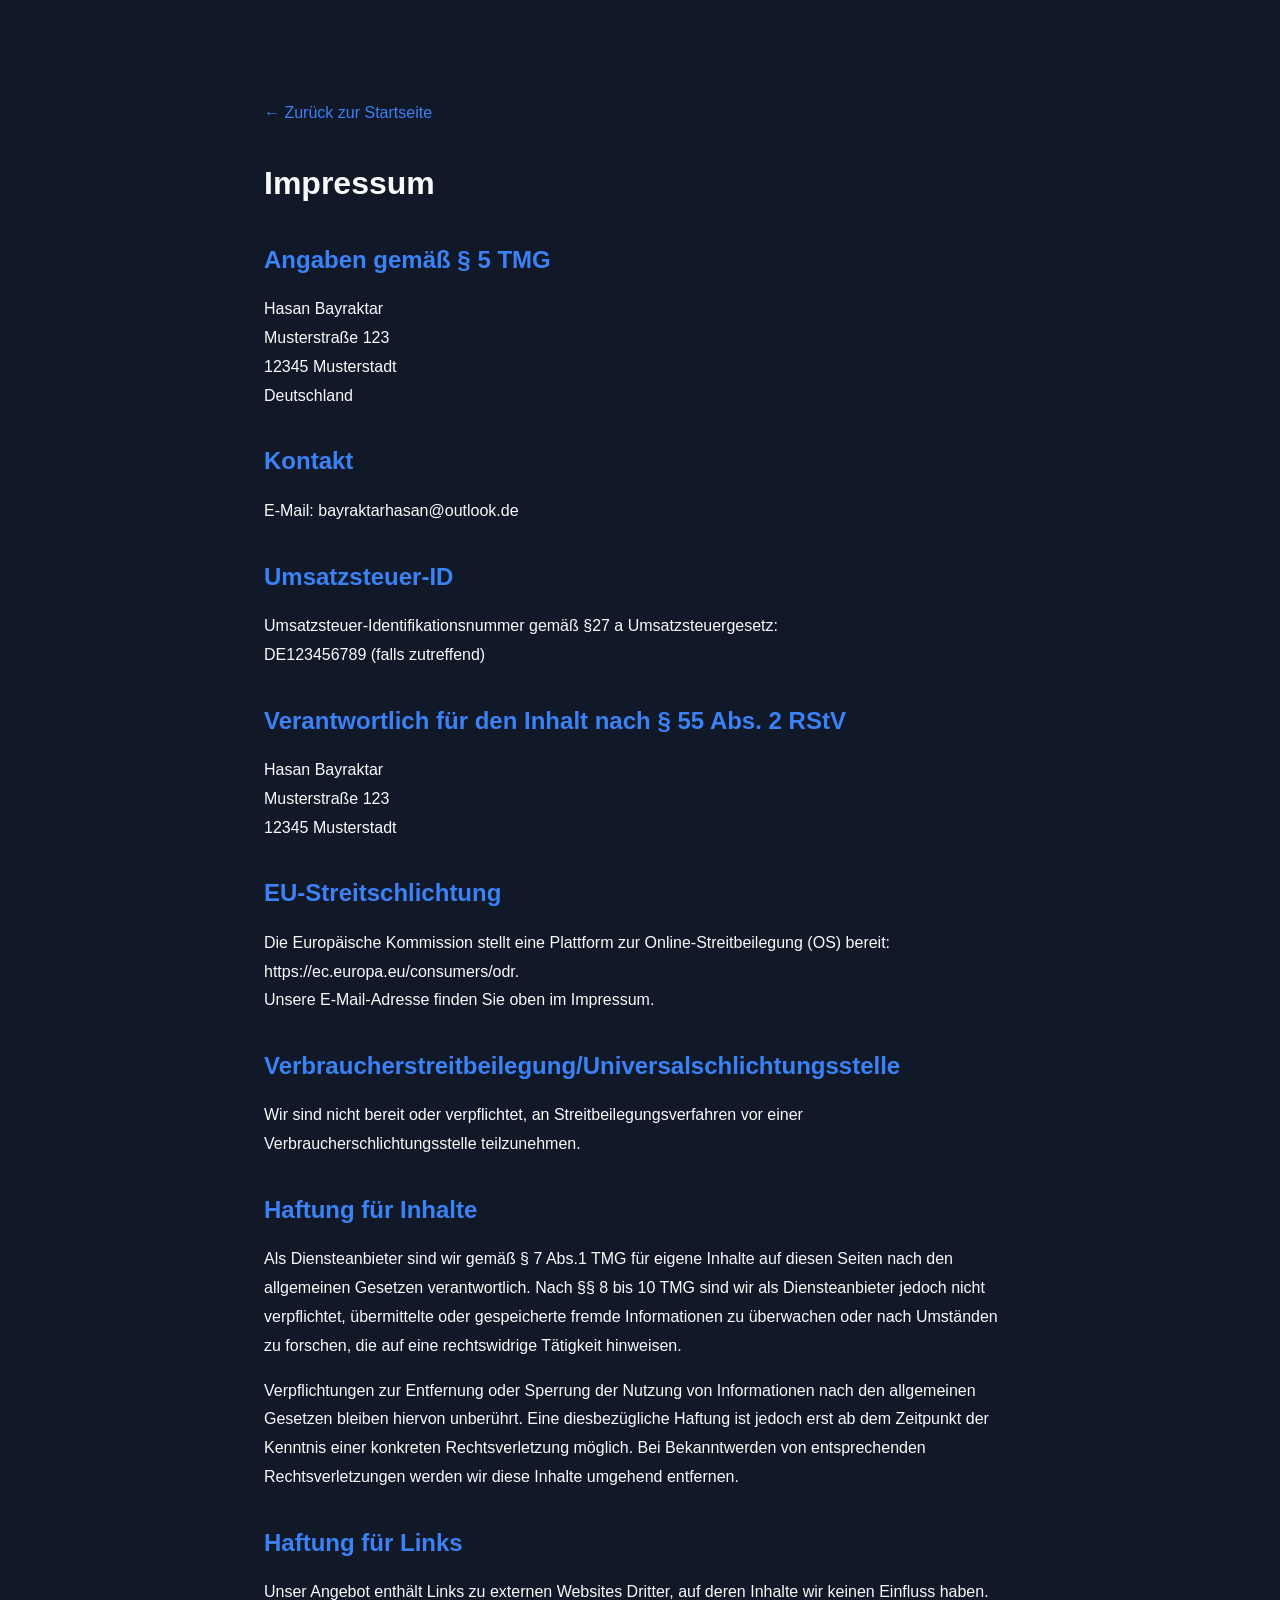
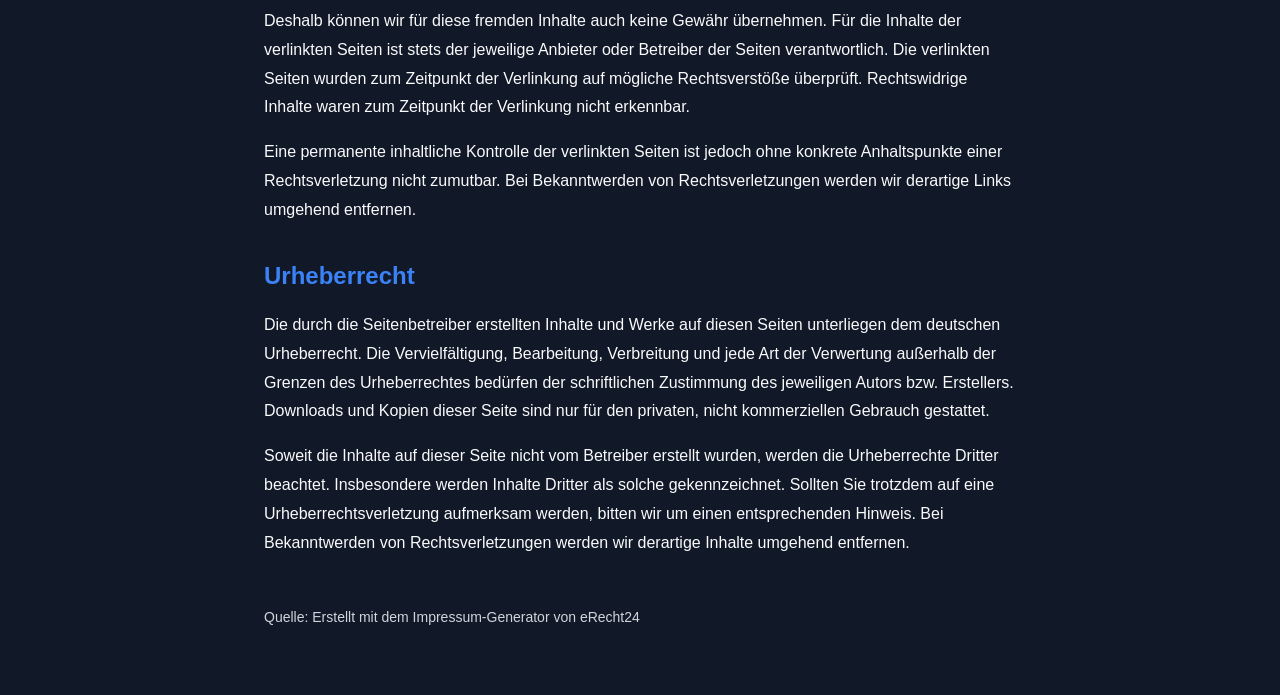
==== impressum.html @ 63a36033 "init" ====
<!DOCTYPE html>
<html lang="de">
<head>
    <meta charset="UTF-8">
    <meta name="viewport" content="width=device-width, initial-scale=1.0">
    <title>Impressum - Hasan Bayraktar</title>
    <link rel="stylesheet" href="assets/css/style.css">
    <style>
        .legal-page {
            max-width: 800px;
            margin: 0 auto;
            padding: 100px 1.5rem 3rem;
        }
        .legal-page h1 {
            margin-bottom: 2rem;
        }
        .legal-page h2 {
            margin-top: 2rem;
            margin-bottom: 1rem;
            color: var(--primary-color);
        }
        .legal-page p {
            margin-bottom: 1rem;
            line-height: 1.8;
        }
        .back-link {
            display: inline-block;
            margin-bottom: 2rem;
            color: var(--primary-color);
            text-decoration: none;
        }
        .back-link:hover {
            text-decoration: underline;
        }
    </style>
</head>
<body>
    <div class="legal-page">
        <a href="index.html" class="back-link">← Zurück zur Startseite</a>
        
        <h1>Impressum</h1>
        
        <h2>Angaben gemäß § 5 TMG</h2>
        <p>
            Hasan Bayraktar<br>
            Musterstraße 123<br>
            12345 Musterstadt<br>
            Deutschland
        </p>
        
        <h2>Kontakt</h2>
        <p>
            E-Mail: bayraktarhasan@outlook.de
        </p>
        
        <h2>Umsatzsteuer-ID</h2>
        <p>
            Umsatzsteuer-Identifikationsnummer gemäß §27 a Umsatzsteuergesetz:<br>
            DE123456789 (falls zutreffend)
        </p>
        
        <h2>Verantwortlich für den Inhalt nach § 55 Abs. 2 RStV</h2>
        <p>
            Hasan Bayraktar<br>
            Musterstraße 123<br>
            12345 Musterstadt
        </p>
        
        <h2>EU-Streitschlichtung</h2>
        <p>
            Die Europäische Kommission stellt eine Plattform zur Online-Streitbeilegung (OS) bereit: 
            <a href="https://ec.europa.eu/consumers/odr" target="_blank" rel="noopener">https://ec.europa.eu/consumers/odr</a>.<br>
            Unsere E-Mail-Adresse finden Sie oben im Impressum.
        </p>
        
        <h2>Verbraucherstreitbeilegung/Universalschlichtungsstelle</h2>
        <p>
            Wir sind nicht bereit oder verpflichtet, an Streitbeilegungsverfahren vor einer 
            Verbraucherschlichtungsstelle teilzunehmen.
        </p>
        
        <h2>Haftung für Inhalte</h2>
        <p>
            Als Diensteanbieter sind wir gemäß § 7 Abs.1 TMG für eigene Inhalte auf diesen Seiten 
            nach den allgemeinen Gesetzen verantwortlich. Nach §§ 8 bis 10 TMG sind wir als 
            Diensteanbieter jedoch nicht verpflichtet, übermittelte oder gespeicherte fremde 
            Informationen zu überwachen oder nach Umständen zu forschen, die auf eine rechtswidrige 
            Tätigkeit hinweisen.
        </p>
        <p>
            Verpflichtungen zur Entfernung oder Sperrung der Nutzung von Informationen nach den 
            allgemeinen Gesetzen bleiben hiervon unberührt. Eine diesbezügliche Haftung ist jedoch 
            erst ab dem Zeitpunkt der Kenntnis einer konkreten Rechtsverletzung möglich. Bei 
            Bekanntwerden von entsprechenden Rechtsverletzungen werden wir diese Inhalte umgehend 
            entfernen.
        </p>
        
        <h2>Haftung für Links</h2>
        <p>
            Unser Angebot enthält Links zu externen Websites Dritter, auf deren Inhalte wir keinen 
            Einfluss haben. Deshalb können wir für diese fremden Inhalte auch keine Gewähr übernehmen. 
            Für die Inhalte der verlinkten Seiten ist stets der jeweilige Anbieter oder Betreiber 
            der Seiten verantwortlich. Die verlinkten Seiten wurden zum Zeitpunkt der Verlinkung auf 
            mögliche Rechtsverstöße überprüft. Rechtswidrige Inhalte waren zum Zeitpunkt der 
            Verlinkung nicht erkennbar.
        </p>
        <p>
            Eine permanente inhaltliche Kontrolle der verlinkten Seiten ist jedoch ohne konkrete 
            Anhaltspunkte einer Rechtsverletzung nicht zumutbar. Bei Bekanntwerden von 
            Rechtsverletzungen werden wir derartige Links umgehend entfernen.
        </p>
        
        <h2>Urheberrecht</h2>
        <p>
            Die durch die Seitenbetreiber erstellten Inhalte und Werke auf diesen Seiten unterliegen 
            dem deutschen Urheberrecht. Die Vervielfältigung, Bearbeitung, Verbreitung und jede Art 
            der Verwertung außerhalb der Grenzen des Urheberrechtes bedürfen der schriftlichen 
            Zustimmung des jeweiligen Autors bzw. Erstellers. Downloads und Kopien dieser Seite sind 
            nur für den privaten, nicht kommerziellen Gebrauch gestattet.
        </p>
        <p>
            Soweit die Inhalte auf dieser Seite nicht vom Betreiber erstellt wurden, werden die 
            Urheberrechte Dritter beachtet. Insbesondere werden Inhalte Dritter als solche 
            gekennzeichnet. Sollten Sie trotzdem auf eine Urheberrechtsverletzung aufmerksam werden, 
            bitten wir um einen entsprechenden Hinweis. Bei Bekanntwerden von Rechtsverletzungen 
            werden wir derartige Inhalte umgehend entfernen.
        </p>
        
        <p style="margin-top: 3rem; font-size: 0.875rem; color: var(--text-secondary);">
            Quelle: Erstellt mit dem <a href="https://www.e-recht24.de" target="_blank" rel="noopener">Impressum-Generator von eRecht24</a>
        </p>
    </div>
</body>
</html>
---- assets/css/style.css ----
/*
 * Developer Portfolio - CSS
 * Author: Max Mustermann
 * Modern, responsive and SEO-optimized personal portfolio
 */

/* =====================
   CSS Variables & Theme
   ===================== */
:root {
    /* Primary Colors */
    --primary-color: #3b82f6;
    --primary-dark: #2563eb;
    --primary-light: #60a5fa;
    --secondary-color: #8b5cf6;
    --accent-color: #10b981;
    
    /* Dark Theme Colors (Default) */
    --text-primary: #f9fafb;
    --text-secondary: #d1d5db;
    --text-light: #9ca3af;
    
    --bg-primary: #111827;
    --bg-secondary: #1f2937;
    --bg-tertiary: #374151;
    
    --border-color: #374151;
    --shadow-sm: 0 1px 2px 0 rgba(0, 0, 0, 0.3);
    --shadow-md: 0 4px 6px -1px rgba(0, 0, 0, 0.4), 0 2px 4px -1px rgba(0, 0, 0, 0.3);
    --shadow-lg: 0 10px 15px -3px rgba(0, 0, 0, 0.5), 0 4px 6px -2px rgba(0, 0, 0, 0.4);
    --shadow-xl: 0 20px 25px -5px rgba(0, 0, 0, 0.6), 0 10px 10px -5px rgba(0, 0, 0, 0.5);
    
    /* Typography */
    --font-primary: 'Inter', -apple-system, BlinkMacSystemFont, 'Segoe UI', Roboto, 'Helvetica Neue', Arial, sans-serif;
    --font-mono: 'Monaco', 'Courier New', monospace;
    
    /* Spacing */
    --spacing-xs: 0.5rem;
    --spacing-sm: 1rem;
    --spacing-md: 1.5rem;
    --spacing-lg: 2rem;
    --spacing-xl: 3rem;
    --spacing-2xl: 4rem;
    
    /* Border Radius */
    --radius-sm: 0.375rem;
    --radius-md: 0.5rem;
    --radius-lg: 0.75rem;
    --radius-xl: 1rem;
    
    /* Transitions */
    --transition-fast: 150ms ease-in-out;
    --transition-base: 300ms ease-in-out;
    --transition-slow: 500ms ease-in-out;
}

/* =====================
   Reset & Base Styles
   ===================== */
*, *::before, *::after {
    box-sizing: border-box;
    margin: 0;
    padding: 0;
}

html {
    scroll-behavior: smooth;
    font-size: 16px;
}

body {
    font-family: var(--font-primary);
    font-size: 1rem;
    line-height: 1.6;
    color: var(--text-primary);
    background-color: var(--bg-primary);
    transition: background-color var(--transition-base), color var(--transition-base);
    -webkit-font-smoothing: antialiased;
    -moz-osx-font-smoothing: grayscale;
}

img {
    max-width: 100%;
    height: auto;
    display: block;
}

a {
    color: inherit;
    text-decoration: none;
    transition: color var(--transition-fast);
}

ul {
    list-style: none;
}

button {
    font-family: inherit;
    border: none;
    background: none;
    cursor: pointer;
}

/* =====================
   Container & Layout
   ===================== */
.container {
    max-width: 1200px;
    margin: 0 auto;
    padding: 0 var(--spacing-md);
}

.section {
    padding: var(--spacing-2xl) 0;
}

/* =====================
   Navigation
   ===================== */
.nav {
    position: fixed;
    top: 0;
    left: 0;
    right: 0;
    z-index: 1000;
    background-color: var(--bg-primary);
    box-shadow: var(--shadow-sm);
    transition: all var(--transition-base);
}

.nav.scrolled {
    box-shadow: var(--shadow-md);
}

.nav-container {
    display: flex;
    justify-content: space-between;
    align-items: center;
    padding: var(--spacing-sm) var(--spacing-md);
}

.nav-right {
    display: flex;
    align-items: center;
    gap: var(--spacing-md);
}

/* Navigation Controls Container - Only visible on mobile */
.nav-controls {
    display: none;
    align-items: center;
    gap: 1rem;
}

/* Hide mobile language toggle on desktop */
.mobile-lang-toggle {
    display: none;
}

.language-toggle {
    display: flex;
    align-items: center;
    justify-content: center;
    padding: 0.5rem 1rem;
    border-radius: var(--radius-lg);
    background-color: var(--bg-secondary);
    border: 1px solid var(--border-color);
    cursor: pointer;
    transition: all var(--transition-fast);
    font-size: 0.875rem;
    font-weight: 500;
    color: var(--text-primary);
}

.language-toggle:hover {
    background-color: var(--bg-tertiary);
    transform: translateY(-2px);
}

.mobile-menu-toggle {
    display: none;
    flex-direction: column;
    gap: 4px;
    background: transparent;
    border: none;
    cursor: pointer;
    padding: 0.5rem;
    z-index: 1001;
}

.mobile-menu-toggle span {
    width: 25px;
    height: 3px;
    background-color: var(--text-primary);
    transition: all var(--transition-base);
    border-radius: 2px;
}

.mobile-menu-toggle.active span:nth-child(1) {
    transform: rotate(45deg) translate(5px, 5px);
}

.mobile-menu-toggle.active span:nth-child(2) {
    opacity: 0;
}

.mobile-menu-toggle.active span:nth-child(3) {
    transform: rotate(-45deg) translate(7px, -6px);
}

.nav-logo {
    font-size: 1.5rem;
    font-weight: 700;
    color: var(--primary-color);
    transition: transform var(--transition-fast);
}

.nav-logo:hover {
    transform: scale(1.05);
}

.nav-menu {
    display: flex;
    gap: var(--spacing-lg);
    align-items: center;
}

.nav-link {
    position: relative;
    font-weight: 500;
    color: var(--text-secondary);
    transition: color var(--transition-fast);
}

.nav-link:hover,
.nav-link.active {
    color: var(--primary-color);
}

.nav-link::after {
    content: '';
    position: absolute;
    bottom: -4px;
    left: 0;
    width: 0;
    height: 2px;
    background-color: var(--primary-color);
    transition: width var(--transition-base);
}

.nav-link:hover::after,
.nav-link.active::after {
    width: 100%;
}

/* =====================
   Hero Section
   ===================== */
.hero {
    min-height: 100vh;
    display: flex;
    align-items: center;
    padding-top: 80px;
    background: linear-gradient(135deg, var(--bg-primary) 0%, var(--bg-secondary) 100%);
}

.hero-container {
    text-align: center;
}

.hero-title {
    font-size: clamp(2rem, 5vw, 3.5rem);
    font-weight: 700;
    line-height: 1.2;
    margin-bottom: var(--spacing-sm);
}

.hero-subtitle {
    font-size: clamp(1.25rem, 3vw, 2rem);
    font-weight: 600;
    color: var(--text-secondary);
    margin-bottom: var(--spacing-md);
}

.highlight {
    background: linear-gradient(135deg, var(--primary-color) 0%, var(--secondary-color) 100%);
    -webkit-background-clip: text;
    -webkit-text-fill-color: transparent;
    background-clip: text;
}

.hero-description {
    max-width: 600px;
    margin: 0 auto var(--spacing-lg);
    font-size: 1.125rem;
    color: var(--text-secondary);
    line-height: 1.7;
}

.hero-cta {
    display: flex;
    gap: var(--spacing-md);
    justify-content: center;
    flex-wrap: wrap;
    margin-bottom: var(--spacing-xl);
}

.hero-social {
    display: flex;
    gap: var(--spacing-md);
    justify-content: center;
}

.social-icon {
    width: 24px;
    height: 24px;
    transition: all var(--transition-fast);
}

.hero-social a {
    display: flex;
    align-items: center;
    justify-content: center;
    width: 48px;
    height: 48px;
    border-radius: var(--radius-lg);
    background-color: var(--bg-secondary);
    transition: all var(--transition-fast);
}

.hero-social a:hover {
    background-color: var(--primary-color);
    color: white;
    transform: translateY(-4px);
    box-shadow: var(--shadow-lg);
}

/* =====================
   Buttons
   ===================== */
.btn {
    display: inline-flex;
    align-items: center;
    gap: var(--spacing-xs);
    padding: 0.75rem 1.5rem;
    font-size: 1rem;
    font-weight: 600;
    border-radius: var(--radius-lg);
    transition: all var(--transition-fast);
    cursor: pointer;
}

.btn-primary {
    background: linear-gradient(135deg, var(--primary-color) 0%, var(--primary-dark) 100%);
    color: white;
    box-shadow: var(--shadow-md);
}

.btn-primary:hover {
    transform: translateY(-2px);
    box-shadow: var(--shadow-lg);
}

.btn-secondary {
    background-color: var(--bg-secondary);
    color: var(--text-primary);
    border: 2px solid var(--border-color);
}

.btn-secondary:hover {
    background-color: var(--bg-tertiary);
    transform: translateY(-2px);
}

/* =====================
   Section Titles
   ===================== */
.section-title {
    font-size: clamp(2rem, 4vw, 2.5rem);
    font-weight: 700;
    text-align: center;
    margin-bottom: var(--spacing-sm);
}

.section-subtitle {
    text-align: center;
    color: var(--text-secondary);
    font-size: 1.125rem;
    margin-bottom: var(--spacing-xl);
}

/* =====================
   About Section
   ===================== */
.about {
    background-color: var(--bg-secondary);
}

.about-content {
    display: grid;
    gap: var(--spacing-xl);
    max-width: 900px;
    margin: 0 auto;
}

.about-text {
    display: flex;
    flex-direction: column;
    gap: var(--spacing-md);
}

.about-intro {
    font-size: 1.25rem;
    font-weight: 500;
    color: var(--primary-color);
}

.about-text p {
    color: var(--text-secondary);
    line-height: 1.8;
}

.about-text .inline-link {
    color: var(--primary-color);
    text-decoration: none;
    font-weight: 500;
    border-bottom: 2px solid transparent;
    transition: all var(--transition-fast);
}

.about-text .inline-link:hover {
    color: var(--primary-light);
    border-bottom-color: var(--primary-light);
}

.skills-title {
    font-size: 1.5rem;
    font-weight: 600;
    margin-bottom: var(--spacing-md);
    text-align: center;
}

.skills-grid {
    display: grid;
    grid-template-columns: repeat(auto-fit, minmax(250px, 1fr));
    gap: var(--spacing-lg);
}

.skill-category h4 {
    font-size: 1.125rem;
    font-weight: 600;
    margin-bottom: var(--spacing-sm);
    color: var(--primary-color);
}

.skill-category ul {
    display: flex;
    flex-direction: column;
    gap: var(--spacing-xs);
}

.skill-badge {
    display: inline-block;
    padding: 0.5rem 1rem;
    background-color: var(--bg-tertiary);
    border-radius: var(--radius-md);
    font-size: 0.875rem;
    font-weight: 500;
    transition: all var(--transition-fast);
}

.skill-badge:hover {
    background-color: var(--primary-color);
    color: white;
    transform: translateX(4px);
}

/* =====================
   Projects Section
   ===================== */
.projects-grid {
    display: grid;
    grid-template-columns: repeat(auto-fit, minmax(300px, 1fr));
    gap: var(--spacing-lg);
}

.project-card {
    background-color: var(--bg-secondary);
    border-radius: var(--radius-xl);
    overflow: hidden;
    box-shadow: var(--shadow-md);
    transition: all var(--transition-base);
}

.project-card:hover {
    transform: translateY(-8px);
    box-shadow: var(--shadow-xl);
}

.project-image {
    position: relative;
    width: 100%;
    height: 200px;
    background: linear-gradient(135deg, var(--primary-color) 0%, var(--secondary-color) 100%);
    overflow: hidden;
}

.project-image img {
    width: 100%;
    height: 100%;
    object-fit: cover;
    transition: transform var(--transition-slow);
}

.project-card:hover .project-image img {
    transform: scale(1.1);
}

.project-overlay {
    position: absolute;
    top: 0;
    left: 0;
    right: 0;
    bottom: 0;
    background-color: rgba(0, 0, 0, 0.8);
    display: flex;
    align-items: center;
    justify-content: center;
    opacity: 0;
    transition: opacity var(--transition-base);
}

.project-card:hover .project-overlay {
    opacity: 1;
}

.project-links {
    display: flex;
    gap: var(--spacing-md);
}

.project-link {
    display: flex;
    align-items: center;
    gap: var(--spacing-xs);
    padding: 0.5rem 1rem;
    background-color: white;
    color: var(--text-primary);
    border-radius: var(--radius-md);
    font-weight: 500;
    transition: all var(--transition-fast);
}

.project-link:hover {
    background-color: var(--primary-color);
    color: white;
    transform: scale(1.05);
}

.project-content {
    padding: var(--spacing-md);
}

.project-title {
    font-size: 1.25rem;
    font-weight: 600;
    margin-bottom: var(--spacing-sm);
}

.project-description {
    color: var(--text-secondary);
    margin-bottom: var(--spacing-md);
    line-height: 1.6;
}

.project-tech {
    display: flex;
    flex-wrap: wrap;
    gap: var(--spacing-xs);
}

.tech-tag {
    padding: 0.25rem 0.75rem;
    background-color: var(--bg-tertiary);
    color: var(--primary-color);
    border-radius: var(--radius-sm);
    font-size: 0.875rem;
    font-weight: 500;
}

/* =====================
   Experience Section
   ===================== */
.experience {
    background-color: var(--bg-secondary);
}

.timeline {
    max-width: 800px;
    margin: 0 auto;
    position: relative;
}

.timeline::before {
    content: '';
    position: absolute;
    left: 20px;
    top: 0;
    bottom: 0;
    width: 2px;
    background-color: var(--border-color);
}

.timeline-item {
    position: relative;
    padding-left: 60px;
    margin-bottom: var(--spacing-xl);
}

.timeline-dot {
    position: absolute;
    left: 12px;
    top: 8px;
    width: 18px;
    height: 18px;
    border-radius: 50%;
    background-color: var(--primary-color);
    border: 3px solid var(--bg-secondary);
    z-index: 1;
}

.timeline-content {
    background-color: var(--bg-primary);
    padding: var(--spacing-md);
    border-radius: var(--radius-lg);
    box-shadow: var(--shadow-md);
    transition: all var(--transition-base);
}

.timeline-content:hover {
    transform: translateX(8px);
    box-shadow: var(--shadow-lg);
}

.timeline-date {
    display: inline-block;
    padding: 0.25rem 0.75rem;
    background-color: var(--primary-color);
    color: white;
    border-radius: var(--radius-sm);
    font-size: 0.875rem;
    font-weight: 600;
    margin-bottom: var(--spacing-sm);
}

.timeline-title {
    font-size: 1.25rem;
    font-weight: 600;
    margin-bottom: var(--spacing-xs);
}

.timeline-company {
    color: var(--text-secondary);
    font-size: 1rem;
    margin-bottom: var(--spacing-sm);
}

.timeline-description {
    color: var(--text-secondary);
    line-height: 1.7;
    margin-bottom: var(--spacing-md);
}

.timeline-tech {
    display: flex;
    flex-wrap: wrap;
    gap: var(--spacing-xs);
}

/* =====================
   Contact Section
   ===================== */
.contact-content-center {
    max-width: 800px;
    margin: 0 auto;
}

.contact-info {
    display: grid;
    grid-template-columns: repeat(auto-fit, minmax(250px, 1fr));
    gap: var(--spacing-lg);
    margin-bottom: var(--spacing-xl);
}

.contact-item {
    display: flex;
    gap: var(--spacing-md);
    padding: var(--spacing-md);
    background-color: var(--bg-secondary);
    border-radius: var(--radius-lg);
    transition: all var(--transition-fast);
}

.contact-item:hover {
    transform: translateY(-4px);
    box-shadow: var(--shadow-md);
}

.contact-icon {
    width: 24px;
    height: 24px;
    color: var(--primary-color);
    flex-shrink: 0;
}

.contact-item h3 {
    font-size: 1rem;
    font-weight: 600;
    margin-bottom: var(--spacing-xs);
}

.contact-item a {
    color: var(--text-secondary);
    transition: color var(--transition-fast);
}

.contact-item a:hover {
    color: var(--primary-color);
}

.contact-cta {
    display: flex;
    justify-content: center;
    margin-top: var(--spacing-xl);
}

.btn-large {
    padding: 1rem 2rem;
    font-size: 1.125rem;
}

.btn-large svg {
    width: 20px;
    height: 20px;
}

/* Form styles removed - no longer needed */

/* =====================
   Footer
   ===================== */
.footer {
    background-color: var(--bg-secondary);
    padding: var(--spacing-lg) 0;
    border-top: 1px solid var(--border-color);
}

.footer-content {
    display: flex;
    justify-content: space-between;
    align-items: center;
    flex-wrap: wrap;
    gap: var(--spacing-md);
}

.footer-text {
    color: var(--text-secondary);
    font-size: 0.875rem;
}

.footer-links {
    display: flex;
    gap: var(--spacing-md);
    align-items: center;
}

.footer-links a {
    color: var(--text-secondary);
    font-size: 0.875rem;
    transition: color var(--transition-fast);
}

.footer-links a:hover {
    color: var(--primary-color);
}

.footer-separator {
    color: var(--text-light);
}

.footer-social {
    display: flex;
    gap: var(--spacing-sm);
}

.social-icon-small {
    width: 20px;
    height: 20px;
    transition: all var(--transition-fast);
}

.footer-social a {
    display: flex;
    align-items: center;
    justify-content: center;
    width: 36px;
    height: 36px;
    border-radius: var(--radius-md);
    background-color: var(--bg-tertiary);
    transition: all var(--transition-fast);
}

.footer-social a:hover {
    background-color: var(--primary-color);
    color: white;
    transform: translateY(-2px);
}

/* =====================
   Animations
   ===================== */
@keyframes fadeIn {
    from {
        opacity: 0;
        transform: translateY(20px);
    }
    to {
        opacity: 1;
        transform: translateY(0);
    }
}

.fade-in {
    animation: fadeIn 0.6s ease-out;
}

.fade-in-delay-1 {
    animation: fadeIn 0.6s ease-out 0.2s both;
}

.fade-in-delay-2 {
    animation: fadeIn 0.6s ease-out 0.4s both;
}

.fade-in-delay-3 {
    animation: fadeIn 0.6s ease-out 0.6s both;
}

.fade-in-delay-4 {
    animation: fadeIn 0.6s ease-out 0.8s both;
}

/* =====================
   Responsive Design
   ===================== */
@media (max-width: 768px) {
    /* Show mobile controls (Language + Hamburger) */
    .nav-controls {
        display: flex;
    }
    
    /* Show mobile language toggle, hide desktop one */
    .mobile-lang-toggle {
        display: flex;
    }
    
    .desktop-lang-toggle {
        display: none;
    }
    
    .mobile-menu-toggle {
        display: flex;
    }
    
    .nav-container {
        flex-wrap: nowrap;
        padding: var(--spacing-sm);
    }
    
    .nav-right {
        position: fixed;
        top: 0;
        right: -100%;
        width: 280px;
        height: 100vh;
        background-color: var(--bg-secondary);
        flex-direction: column;
        align-items: stretch;
        gap: var(--spacing-md);
        padding: 5rem var(--spacing-lg) var(--spacing-lg);
        transition: right var(--transition-base);
        box-shadow: var(--shadow-xl);
        z-index: 1000;
        overflow-y: auto;
    }
    
    .nav-right.active {
        right: 0;
    }
    
    .language-toggle {
        width: 100%;
        justify-content: center;
    }
    
    .nav-menu {
        width: 100%;
        flex-direction: column;
        align-items: stretch;
        gap: var(--spacing-sm);
    }
    
    .nav-menu li {
        width: 100%;
    }
    
    .nav-link {
        display: block;
        font-size: 1rem;
        padding: 0.75rem 1rem;
        border-radius: var(--radius-md);
        transition: background-color var(--transition-fast);
    }
    
    .nav-link:hover {
        background-color: var(--bg-tertiary);
    }
    
    .hero {
        min-height: auto;
        padding: var(--spacing-2xl) 0;
    }
    
    .hero-cta {
        flex-direction: column;
    }
    
    .btn {
        width: 100%;
        justify-content: center;
    }
    
    .contact-info {
        grid-template-columns: 1fr;
    }
    
    .skills-grid {
        grid-template-columns: 1fr;
    }
    
    .projects-grid {
        grid-template-columns: 1fr;
    }
    
    .timeline::before {
        left: 10px;
    }
    
    .timeline-item {
        padding-left: 40px;
    }
    
    .timeline-dot {
        left: 2px;
    }
    
    .footer-content {
        flex-direction: column;
        text-align: center;
    }
}

@media (max-width: 480px) {
    .nav-container {
        flex-wrap: wrap;
    }
    
    .nav-menu {
        order: 3;
        flex-basis: 100%;
        justify-content: center;
        padding-top: var(--spacing-sm);
        gap: var(--spacing-sm);
    }
    
    .section {
        padding: var(--spacing-xl) 0;
    }
}

/* =====================
   Print Styles
   ===================== */
@media print {
    .nav,
    .theme-toggle,
    .hero-cta,
    .hero-social,
    .contact-cta,
    .footer-social {
        display: none;
    }
    
    body {
        background-color: white;
        color: black;
    }
    
    .section {
        page-break-inside: avoid;
    }
}

/* =====================
   Accessibility
   ===================== */
.sr-only {
    position: absolute;
    width: 1px;
    height: 1px;
    padding: 0;
    margin: -1px;
    overflow: hidden;
    clip: rect(0, 0, 0, 0);
    white-space: nowrap;
    border-width: 0;
}

:focus-visible {
    outline: 2px solid var(--primary-color);
    outline-offset: 2px;
}

/* Reduce motion for accessibility */
@media (prefers-reduced-motion: reduce) {
    *,
    *::before,
    *::after {
        animation-duration: 0.01ms !important;
        animation-iteration-count: 1 !important;
        transition-duration: 0.01ms !important;
        scroll-behavior: auto !important;
    }
}
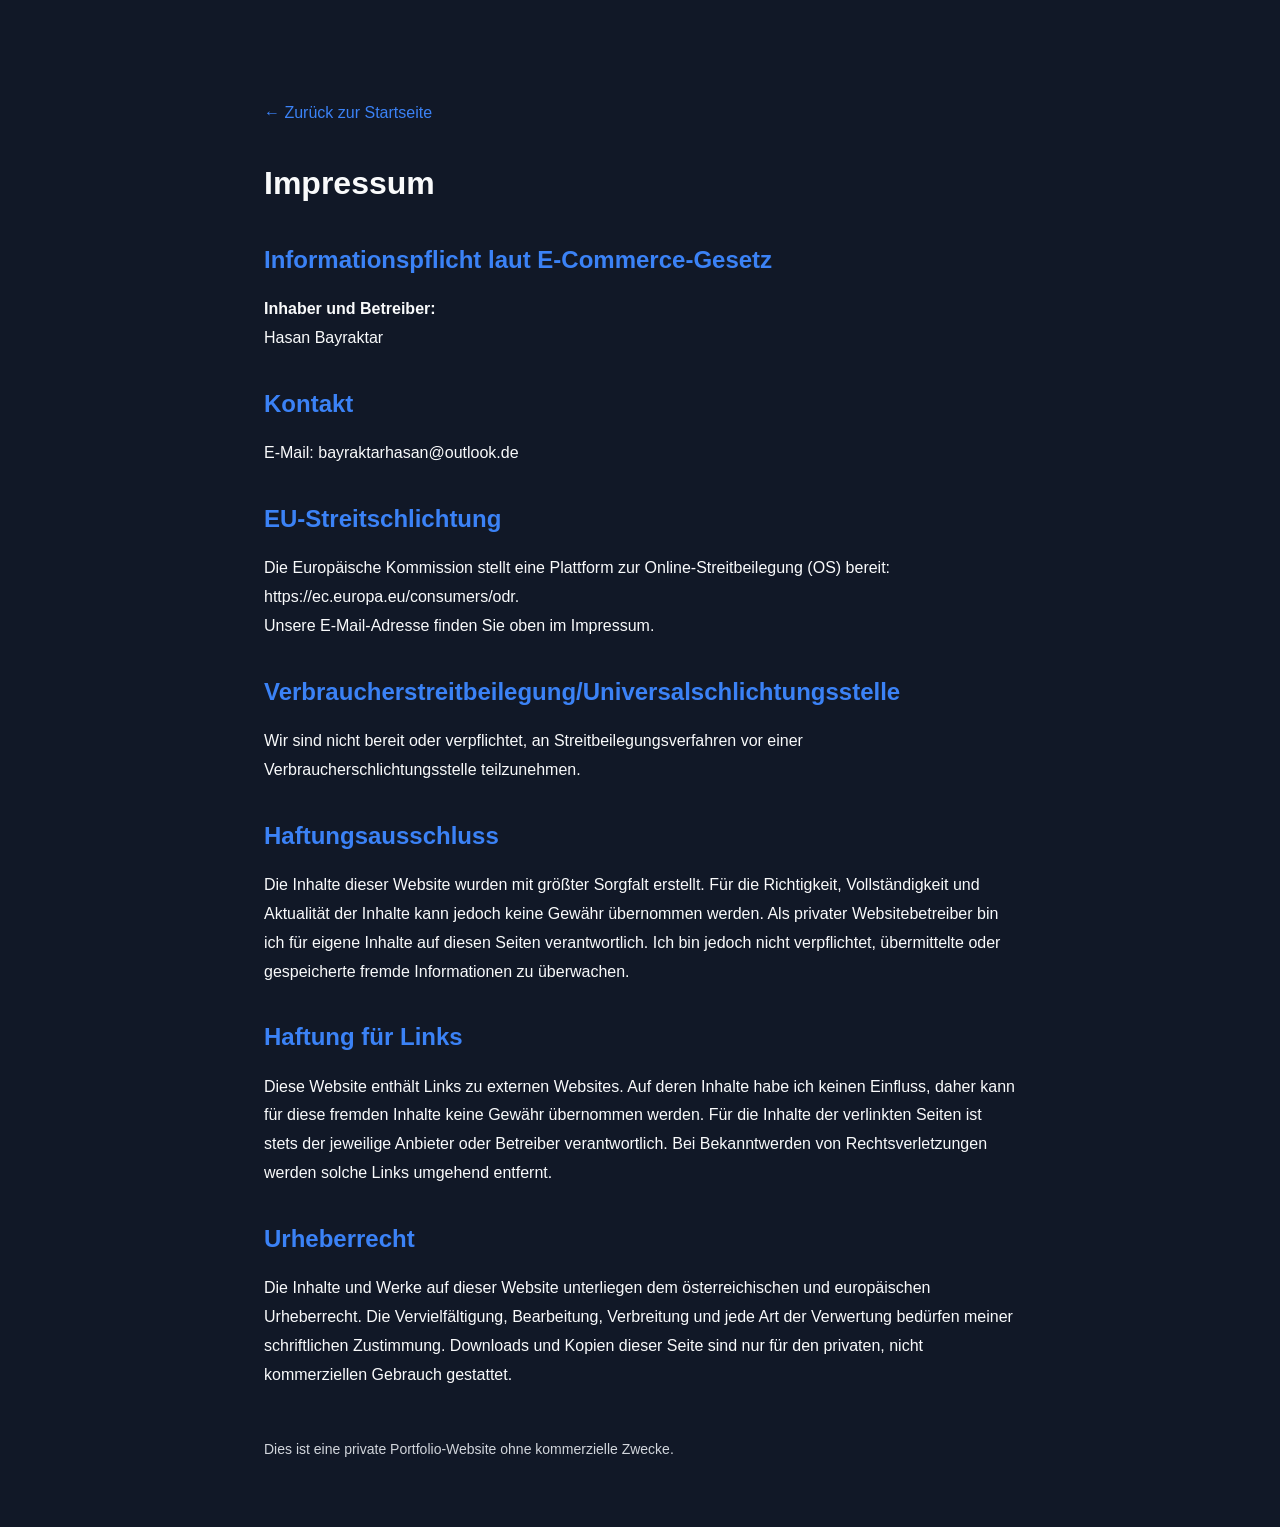
==== commit c471cce7: "updates" ====
--- a/impressum.html
+++ b/impressum.html
@@ -40,30 +40,15 @@
         
         <h1>Impressum</h1>
         
-        <h2>Angaben gemäß § 5 TMG</h2>
+        <h2>Informationspflicht laut E-Commerce-Gesetz</h2>
         <p>
-            Hasan Bayraktar<br>
-            Musterstraße 123<br>
-            12345 Musterstadt<br>
-            Deutschland
+            <strong>Inhaber und Betreiber:</strong><br>
+            Hasan Bayraktar
         </p>
         
         <h2>Kontakt</h2>
         <p>
             E-Mail: bayraktarhasan@outlook.de
-        </p>
-        
-        <h2>Umsatzsteuer-ID</h2>
-        <p>
-            Umsatzsteuer-Identifikationsnummer gemäß §27 a Umsatzsteuergesetz:<br>
-            DE123456789 (falls zutreffend)
-        </p>
-        
-        <h2>Verantwortlich für den Inhalt nach § 55 Abs. 2 RStV</h2>
-        <p>
-            Hasan Bayraktar<br>
-            Musterstraße 123<br>
-            12345 Musterstadt
         </p>
         
         <h2>EU-Streitschlichtung</h2>
@@ -79,55 +64,34 @@
             Verbraucherschlichtungsstelle teilzunehmen.
         </p>
         
-        <h2>Haftung für Inhalte</h2>
+        <h2>Haftungsausschluss</h2>
         <p>
-            Als Diensteanbieter sind wir gemäß § 7 Abs.1 TMG für eigene Inhalte auf diesen Seiten 
-            nach den allgemeinen Gesetzen verantwortlich. Nach §§ 8 bis 10 TMG sind wir als 
-            Diensteanbieter jedoch nicht verpflichtet, übermittelte oder gespeicherte fremde 
-            Informationen zu überwachen oder nach Umständen zu forschen, die auf eine rechtswidrige 
-            Tätigkeit hinweisen.
-        </p>
-        <p>
-            Verpflichtungen zur Entfernung oder Sperrung der Nutzung von Informationen nach den 
-            allgemeinen Gesetzen bleiben hiervon unberührt. Eine diesbezügliche Haftung ist jedoch 
-            erst ab dem Zeitpunkt der Kenntnis einer konkreten Rechtsverletzung möglich. Bei 
-            Bekanntwerden von entsprechenden Rechtsverletzungen werden wir diese Inhalte umgehend 
-            entfernen.
+            Die Inhalte dieser Website wurden mit größter Sorgfalt erstellt. Für die Richtigkeit, 
+            Vollständigkeit und Aktualität der Inhalte kann jedoch keine Gewähr übernommen werden. 
+            Als privater Websitebetreiber bin ich für eigene Inhalte auf diesen Seiten verantwortlich. 
+            Ich bin jedoch nicht verpflichtet, übermittelte oder gespeicherte fremde Informationen 
+            zu überwachen.
         </p>
         
         <h2>Haftung für Links</h2>
         <p>
-            Unser Angebot enthält Links zu externen Websites Dritter, auf deren Inhalte wir keinen 
-            Einfluss haben. Deshalb können wir für diese fremden Inhalte auch keine Gewähr übernehmen. 
+            Diese Website enthält Links zu externen Websites. Auf deren Inhalte habe ich keinen 
+            Einfluss, daher kann für diese fremden Inhalte keine Gewähr übernommen werden. 
             Für die Inhalte der verlinkten Seiten ist stets der jeweilige Anbieter oder Betreiber 
-            der Seiten verantwortlich. Die verlinkten Seiten wurden zum Zeitpunkt der Verlinkung auf 
-            mögliche Rechtsverstöße überprüft. Rechtswidrige Inhalte waren zum Zeitpunkt der 
-            Verlinkung nicht erkennbar.
-        </p>
-        <p>
-            Eine permanente inhaltliche Kontrolle der verlinkten Seiten ist jedoch ohne konkrete 
-            Anhaltspunkte einer Rechtsverletzung nicht zumutbar. Bei Bekanntwerden von 
-            Rechtsverletzungen werden wir derartige Links umgehend entfernen.
+            verantwortlich. Bei Bekanntwerden von Rechtsverletzungen werden solche Links umgehend 
+            entfernt.
         </p>
         
         <h2>Urheberrecht</h2>
         <p>
-            Die durch die Seitenbetreiber erstellten Inhalte und Werke auf diesen Seiten unterliegen 
-            dem deutschen Urheberrecht. Die Vervielfältigung, Bearbeitung, Verbreitung und jede Art 
-            der Verwertung außerhalb der Grenzen des Urheberrechtes bedürfen der schriftlichen 
-            Zustimmung des jeweiligen Autors bzw. Erstellers. Downloads und Kopien dieser Seite sind 
-            nur für den privaten, nicht kommerziellen Gebrauch gestattet.
-        </p>
-        <p>
-            Soweit die Inhalte auf dieser Seite nicht vom Betreiber erstellt wurden, werden die 
-            Urheberrechte Dritter beachtet. Insbesondere werden Inhalte Dritter als solche 
-            gekennzeichnet. Sollten Sie trotzdem auf eine Urheberrechtsverletzung aufmerksam werden, 
-            bitten wir um einen entsprechenden Hinweis. Bei Bekanntwerden von Rechtsverletzungen 
-            werden wir derartige Inhalte umgehend entfernen.
+            Die Inhalte und Werke auf dieser Website unterliegen dem österreichischen und europäischen 
+            Urheberrecht. Die Vervielfältigung, Bearbeitung, Verbreitung und jede Art der Verwertung 
+            bedürfen meiner schriftlichen Zustimmung. Downloads und Kopien dieser Seite sind nur für 
+            den privaten, nicht kommerziellen Gebrauch gestattet.
         </p>
         
         <p style="margin-top: 3rem; font-size: 0.875rem; color: var(--text-secondary);">
-            Quelle: Erstellt mit dem <a href="https://www.e-recht24.de" target="_blank" rel="noopener">Impressum-Generator von eRecht24</a>
+            Dies ist eine private Portfolio-Website ohne kommerzielle Zwecke.
         </p>
     </div>
 </body>
--- a/assets/css/style.css
+++ b/assets/css/style.css
@@ -929,7 +929,7 @@
     
     .hero {
         min-height: auto;
-        padding: var(--spacing-2xl) 0;
+        padding: calc(var(--spacing-2xl) + 2rem) 0 var(--spacing-2xl);
     }
     
     .hero-cta {
